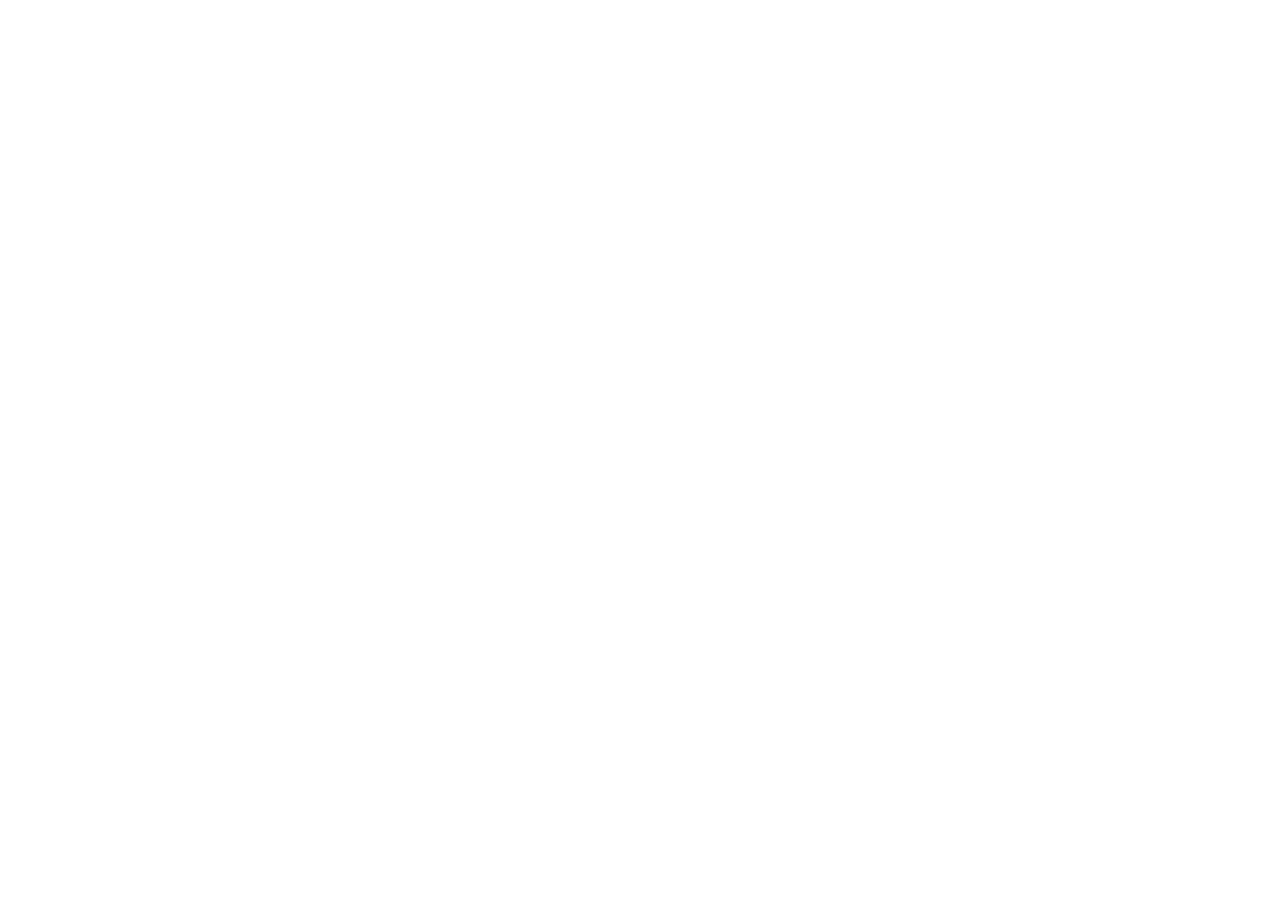
==== revervation.html @ 96d411d9 "feat: I start my project 'dine restauran website'" ====
<!DOCTYPE html>
<html lang="en">
<head>
  <meta charset="UTF-8">
  <meta http-equiv="X-UA-Compatible" content="IE=edge">
  <meta name="viewport" content="width=device-width, initial-scale=1.0">
  <title>Reservations</title>
  <link rel="icon" href="./img/icons/icon.png">
  <link rel="stylesheet" href="./css/reservation.css">
</head>
<body>




  <script src="./js/main.js"></script>
</body>
</html>
---- css/reservation.css ----
@import url("https://fonts.googleapis.com/css2?family=League+Spartan:wght@300;400;600;700&display=swap");
* {
  margin: 0;
  padding: 0;
  box-sizing: border-box;
  font-family: "League Spartan", sans-serif;
}

body {
  margin: 0;
  padding: 0;
}

.container {
  max-width: 1110px;
  margin: 0 auto;
}/*# sourceMappingURL=reservation.css.map */
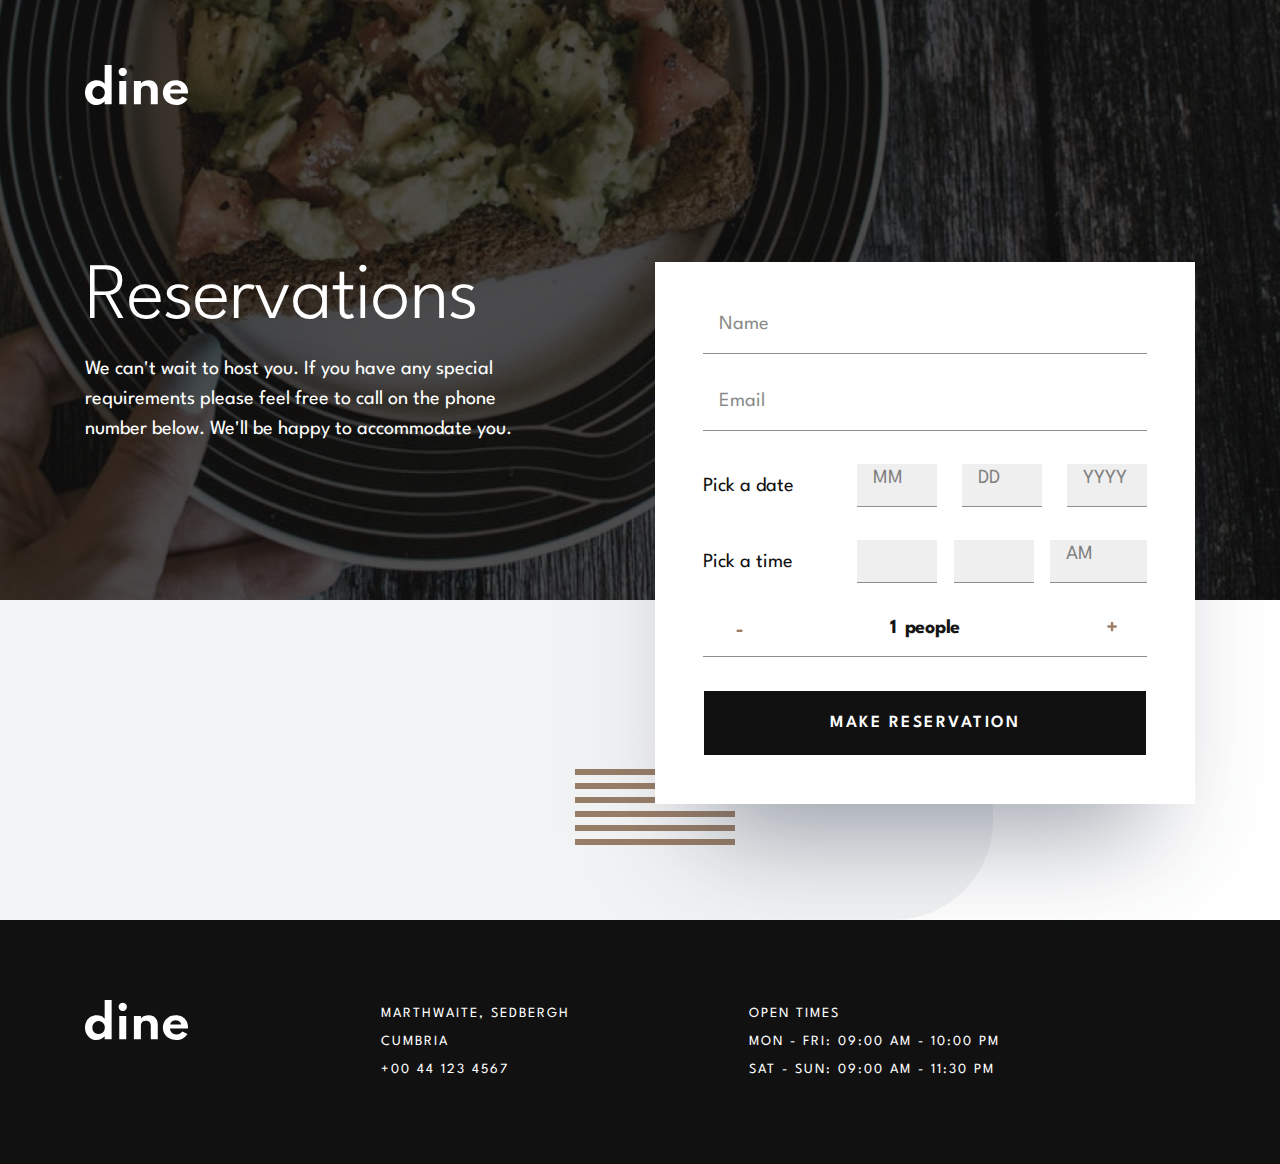
==== commit 08e84653: "feat: booking page" ====
--- a/revervation.html
+++ b/revervation.html
@@ -1,18 +1,102 @@
 <!DOCTYPE html>
 <html lang="en">
-<head>
-  <meta charset="UTF-8">
-  <meta http-equiv="X-UA-Compatible" content="IE=edge">
-  <meta name="viewport" content="width=device-width, initial-scale=1.0">
-  <title>Reservations</title>
-  <link rel="icon" href="./img/icons/icon.png">
-  <link rel="stylesheet" href="./css/reservation.css">
-</head>
-<body>
-
-
-
-
-  <script src="./js/main.js"></script>
-</body>
-</html>+  <head>
+    <meta charset="UTF-8" />
+    <meta http-equiv="X-UA-Compatible" content="IE=edge" />
+    <meta name="viewport" content="width=device-width, initial-scale=1.0" />
+    <title>Reservations</title>
+    <link rel="icon" href="./img/icons/icon.png" />
+    <link rel="stylesheet" href="./css/reservation.css" />
+  </head>
+  <body>
+    <div class="header">
+      <div class="header__content container">
+        <header>
+          <a href="./index.html">
+            <img src="./img/logo.svg" alt="">
+          </a>
+        </header>
+        <section>
+          <div class="promo__section">
+            <h1>Reservations</h1>
+            <p>We can't wait to host you. If you have any special requirements please feel free to call on the phone number below. We'll be happy to accommodate you.</p>
+            <button>RESERVE PLACE</button>
+          </div>
+          <form class="forms">
+            <input type="text" name="name"  placeholder="Name" id="name">
+            <input type="email" name="email" placeholder="Email" id="pochta">
+            <div class="pick__about">
+              <label for="">Pick a date</label>
+              <div class="date__content">
+                <select class="date" id="month">
+                  <option value="0">MM</option>
+                </select>
+                <select class="date" id="day">
+                  <option value="0">DD</option>
+                </select>
+                <select class="date" id="year">
+                  <option value="0">YYYY</option>
+                  <!-- <option value="1">2023</option>
+                  <option value="2">2024</option> -->
+                </select>
+              </div>
+            </div>
+            <div class="pick__about">
+              <label for="">Pick a time</label>
+              <div class="date__content">
+                <select name="hour" id="hour">
+                  <!-- <option value="">09</option> -->
+                </select>
+                <select name="minut" id="minut">
+                  <!-- <option value="">00</option> -->
+                </select>
+                <select class="ap" id="ap">
+                  <!-- <img src="./img/icons/icon-arrow.svg" alt=""> -->
+                  <option value="0">AM</option>
+                  <option value="1">PM</option>
+                </select>
+              </div>
+            </div>
+            <div class="count">
+              <div class="minus__btn">
+                <svg xmlns="http://www.w3.org/2000/svg" width="7" height="3">
+                  <path fill="#9E7F66" d="M6.425 2.977V.601H.629v2.376z"/>
+                </svg>
+              </div>
+              <div class="counts">
+              <span class="counter">1</span>
+              <p>people</p>
+              </div>
+              <div class="plus__btn">
+                <svg xmlns="http://www.w3.org/2000/svg" width="10" height="11">
+                  <path fill="#9E7F66" d="M6.227 10.156V6.727h3.429V4.342H6.227V.913H3.842v3.429H.413v2.385h3.429v3.429z"/>
+                </svg>
+              </div>
+            </div>
+            <button>MAKE RESERVATION</button>
+          </form>
+        </section>
+      </div>
+    </div>
+    <footer>
+      <section class="container">
+        <a href="./index.html">
+          <img src="./img/logo.svg" alt="dine logo">
+        </a>
+        <div class="restaurant__info">
+          <address>
+            Marthwaite, Sedbergh <br>
+            Cumbria <br>
+            +00 44 123 4567
+          </address>
+          <div class="open__time">
+            OPEN TIMES <br>
+            MON - FRI: 09:00 AM - 10:00 PM <br>
+            SAT - SUN: 09:00 AM - 11:30 PM
+          </div>
+        </div>
+      </section>
+    </footer>
+    <script src="./js/script.js"></script>
+  </body>
+</html>
--- a/css/reservation.css
+++ b/css/reservation.css
@@ -1,3 +1,4 @@
+@import url("https://fonts.googleapis.com/css2?family=League+Spartan:wght@300;400;600;700&display=swap");
 @import url("https://fonts.googleapis.com/css2?family=League+Spartan:wght@300;400;600;700&display=swap");
 * {
   margin: 0;
@@ -9,9 +10,514 @@
 body {
   margin: 0;
   padding: 0;
+  width: 100%;
+  height: 100vh;
+  display: flex;
+  flex-direction: column;
+}
+body::-webkit-scrollbar {
+  width: 0;
 }
 
 .container {
-  max-width: 1110px;
+  max-width: 1140px;
   margin: 0 auto;
+  padding: 0 15px;
+}
+
+button {
+  width: 100%;
+  max-width: 245px;
+  padding: 25px 0 23px 0;
+  border: 1px solid #FFF;
+  background: #111;
+  cursor: pointer;
+}
+button a {
+  font-weight: 600;
+  line-height: 16px;
+  letter-spacing: 2.5px;
+  font-size: 17px;
+  color: #FFF;
+  text-decoration: none;
+  user-select: none;
+}
+button:hover {
+  background: white;
+  border: 1px solid #111;
+}
+button:hover a {
+  color: #111;
+}
+
+@media only screen and (max-width: 1000px) {
+  .container {
+    padding: 0 39px;
+  }
+}
+@media only screen and (max-width: 600px) {
+  .container {
+    padding: 0 24px;
+  }
+}
+* {
+  margin: 0;
+  padding: 0;
+  box-sizing: border-box;
+  font-family: "League Spartan", sans-serif;
+}
+
+body {
+  margin: 0;
+  padding: 0;
+  width: 100%;
+  height: 100vh;
+  display: flex;
+  flex-direction: column;
+}
+body::-webkit-scrollbar {
+  width: 0;
+}
+
+.container {
+  max-width: 1140px;
+  margin: 0 auto;
+  padding: 0 15px;
+}
+
+button {
+  width: 100%;
+  max-width: 245px;
+  padding: 25px 0 23px 0;
+  border: 1px solid #FFF;
+  background: #111;
+  cursor: pointer;
+}
+button a {
+  font-weight: 600;
+  line-height: 16px;
+  letter-spacing: 2.5px;
+  font-size: 17px;
+  color: #FFF;
+  text-decoration: none;
+  user-select: none;
+}
+button:hover {
+  background: white;
+  border: 1px solid #111;
+}
+button:hover a {
+  color: #111;
+}
+
+@media only screen and (max-width: 1000px) {
+  .container {
+    padding: 0 39px;
+  }
+}
+@media only screen and (max-width: 600px) {
+  .container {
+    padding: 0 24px;
+  }
+}
+footer {
+  width: 100%;
+  background: #111;
+  padding: 80px 0;
+  margin-bottom: auto;
+}
+footer section {
+  width: 100%;
+  display: flex;
+  flex-direction: row;
+  justify-content: space-between;
+  gap: 10px;
+  color: white;
+  background-image: none;
+  font-size: 14px;
+  font-weight: 400;
+  line-height: 28px;
+  letter-spacing: 2px;
+  text-transform: uppercase;
+}
+footer section .restaurant__info {
+  width: 100%;
+  max-width: 814px;
+  display: flex;
+  align-items: center;
+  justify-content: space-between;
+}
+footer section .restaurant__info address {
+  width: 100%;
+  max-width: 244px;
+  font-style: normal;
+}
+footer section .restaurant__info .open__time {
+  width: 100%;
+  max-width: 446px;
+}
+
+@media only screen and (max-width: 1000px) {
+  footer {
+    width: 100%;
+    background: #111;
+    padding: 64px 0;
+  }
+  footer section .restaurant__info {
+    width: 100%;
+    max-width: 456px;
+    flex-direction: column;
+    gap: 32px;
+  }
+  footer section .restaurant__info address {
+    width: 100%;
+    max-width: 456px;
+    font-style: normal;
+  }
+  footer section .restaurant__info .open__time {
+    width: 100%;
+    max-width: 456px;
+  }
+}
+@media only screen and (max-width: 600px) {
+  footer {
+    padding: 79px 0;
+  }
+  footer section {
+    flex-direction: column;
+    align-items: center;
+    gap: 42px;
+  }
+  footer section .restaurant__info {
+    text-align: center;
+  }
+}
+.header {
+  width: 100%;
+  height: 920px;
+  background-image: url(/img/booking/hero-bg-desktop@2x.jpg), url(/img/patterns/pattern-curve-bottom-right.svg);
+  background-repeat: no-repeat, no-repeat;
+  background-size: 100% 600px, 993px;
+  background-position: top, left 600px;
+  padding: 65px 0 116px 0;
+  flex-grow: 1;
+}
+.header .header__content {
+  width: 100%;
+  display: flex;
+  flex-direction: column;
+  align-items: flex-start;
+  gap: 153px;
+}
+.header .header__content section {
+  width: 100%;
+  display: flex;
+  align-items: flex-start;
+  justify-content: space-between;
+}
+.header .header__content section .promo__section {
+  width: 100%;
+  max-width: 444px;
+  display: flex;
+  flex-direction: column;
+  gap: 18px;
+  color: #FFF;
+}
+.header .header__content section .promo__section h1 {
+  font-size: 80px;
+  font-weight: 300;
+  letter-spacing: -1px;
+}
+.header .header__content section .promo__section p {
+  font-size: 20px;
+  font-weight: 400;
+  line-height: 30px;
+}
+.header .header__content section .promo__section button {
+  display: none;
+  width: 100%;
+  max-width: 245px;
+  padding: 25px 0 23px 0;
+  border: 1px solid #FFF;
+  background: none;
+  cursor: pointer;
+  font-weight: 600;
+  line-height: 16px;
+  letter-spacing: 2.5px;
+  font-size: 17px;
+  color: #FFF;
+  text-decoration: none;
+  user-select: none;
+}
+.header .header__content section .promo__section button:hover {
+  background: white;
+  border: 1px solid #111;
+  color: #111;
+}
+.header .header__content section form {
+  width: 100%;
+  max-width: 540px;
+  padding: 48px;
+  display: flex;
+  flex-direction: column;
+  gap: 33px;
+  background: #FFF;
+  box-shadow: 0px 75px 100px -50px rgba(56, 66, 85, 0.5);
+  position: relative;
+}
+.header .header__content section form::before {
+  content: url(/img/patterns/pattern-lines.svg);
+  display: block;
+  position: absolute;
+  top: 507px;
+  left: -80px;
+  z-index: -1;
+}
+.header .header__content section form input {
+  width: 100%;
+  max-width: 444px;
+  padding: 0 0 15px 16px;
+  outline: none;
+  border: none;
+  border-bottom: 1px solid #8E8E8E;
+  font-size: 20px;
+  font-weight: 400;
+  line-height: 28px;
+  color: #111111;
+}
+.header .header__content section form input.active {
+  border-bottom: 1px solid #111;
+}
+.header .header__content section form input::placeholder {
+  font-size: 20px;
+  font-weight: 400;
+  line-height: 28px;
+  color: rgba(17, 17, 17, 0.5019607843);
+  user-select: none;
+}
+.header .header__content section form .pick__about {
+  width: 100%;
+  max-width: 444px;
+  display: flex;
+  align-items: center;
+  justify-content: space-between;
+  gap: 15px;
+}
+.header .header__content section form .pick__about label {
+  font-size: 20px;
+  font-weight: 400;
+  line-height: 28px;
+  color: #111111;
+}
+.header .header__content section form .pick__about .date__content {
+  width: 100%;
+  max-width: 290px;
+  display: flex;
+  align-items: center;
+  justify-content: space-between;
+  gap: 10px;
+}
+.header .header__content section form .pick__about .date__content select {
+  width: 80px;
+  height: 43px;
+  padding: 0 0 15px 16px;
+  border: none;
+  outline: none;
+  border-bottom: 1px solid #8E8E8E;
+  user-select: none;
+  appearance: none;
+  font-size: 20px;
+  font-weight: 400;
+  line-height: 28px;
+  color: rgba(17, 17, 17, 0.5019607843);
+}
+.header .header__content section form .pick__about .date__content .year, .header .header__content section form .pick__about .date__content .ap {
+  width: 97px;
+}
+.header .header__content section form .count {
+  width: 100%;
+  max-width: 444px;
+  border-bottom: 1px solid #8E8E8E;
+  display: flex;
+  align-items: center;
+  justify-content: space-between;
+  gap: 10px;
+  padding: 0 30px 16px 33px;
+}
+.header .header__content section form .count svg {
+  cursor: pointer;
+}
+.header .header__content section form .count svg:hover path {
+  fill: rgba(158, 127, 102, 0.5019607843);
+}
+.header .header__content section form .count .counts {
+  display: flex;
+  align-items: center;
+  gap: 8px;
+  font-size: 20px;
+  font-weight: 700;
+  line-height: 24px;
+  letter-spacing: -0.25px;
+  color: #151515;
+}
+.header .header__content section form button {
+  width: 100%;
+  max-width: 444px;
+  padding: 18px 0;
+  font-size: 17px;
+  font-weight: 600;
+  line-height: 28px;
+  letter-spacing: 2.5px;
+  color: #FFF;
+  user-select: none;
+}
+.header .header__content section form button:hover {
+  color: black;
+}
+
+@media only screen and (max-width: 1000px) {
+  .header {
+    width: 100%;
+    height: 1035px;
+    background-image: url(/img/booking/hero-bg-tablet@2x.jpg), none;
+    background-repeat: no-repeat;
+    background-size: 100% 600px;
+    background-position: top;
+    padding: 56px 0 120px 0;
+    flex-grow: 1;
+  }
+  .header .header__content {
+    width: 100%;
+    display: flex;
+    flex-direction: column;
+    align-items: flex-start;
+    gap: 70px;
+  }
+  .header .header__content section {
+    flex-direction: column;
+    gap: 38px;
+    align-items: center;
+  }
+  .header .header__content section .promo__section {
+    width: 100%;
+    max-width: 690px;
+    display: flex;
+    flex-direction: column;
+    align-items: center;
+    text-align: center;
+    color: #FFF;
+    gap: 12px;
+  }
+  .header .header__content section .promo__section h1 {
+    font-size: 48px;
+    line-height: 64px;
+    letter-spacing: -0.6px;
+  }
+  .header .header__content section .promo__section p {
+    width: 100%;
+    max-width: 573px;
+  }
+  .header .header__content section form::before {
+    display: none;
+  }
+}
+@media only screen and (max-width: 600px) {
+  .header {
+    width: 100%;
+    height: 1135px;
+    padding: 56px 0 86px 0;
+    flex-grow: 1;
+  }
+  .header .header__content {
+    width: 100%;
+    display: flex;
+    flex-direction: column;
+    align-items: center;
+    gap: 44px;
+  }
+  .header .header__content section {
+    flex-direction: column;
+    gap: 91px;
+    align-items: center;
+  }
+  .header .header__content section .promo__section {
+    width: 100%;
+    max-width: 690px;
+    display: flex;
+    flex-direction: column;
+    align-items: center;
+    text-align: center;
+    color: #FFF;
+    gap: 13px;
+  }
+  .header .header__content section .promo__section h1 {
+    font-size: 48px;
+    line-height: 64px;
+    letter-spacing: -0.6px;
+  }
+  .header .header__content section .promo__section p {
+    width: 100%;
+    max-width: 573px;
+  }
+  .header .header__content section .promo__section button {
+    display: block;
+    margin-top: 6px;
+  }
+  .header .header__content section form input {
+    width: 100%;
+    max-width: 444px;
+    padding: 0 0 15px 16px;
+    outline: none;
+    border: none;
+    border-bottom: 1px solid #8E8E8E;
+    font-size: 20px;
+    font-weight: 400;
+    line-height: 28px;
+    color: #111111;
+  }
+  .header .header__content section form input.active {
+    border-bottom: 1px solid #111;
+  }
+  .header .header__content section form input::placeholder {
+    font-size: 20px;
+    font-weight: 400;
+    line-height: 28px;
+    color: rgba(17, 17, 17, 0.5019607843);
+    user-select: none;
+  }
+  .header .header__content section form .pick__about {
+    width: 100%;
+    max-width: 444px;
+    display: flex;
+    flex-direction: column;
+    align-items: flex-start;
+    gap: 8px;
+  }
+  .header .header__content section form .pick__about label {
+    font-size: 20px;
+    font-weight: 400;
+    line-height: 28px;
+    color: #111111;
+  }
+  .header .header__content section form button {
+    width: 100%;
+    max-width: 444px;
+    padding: 18px 10px;
+    font-size: 17px;
+    font-weight: 600;
+    line-height: 28px;
+    letter-spacing: 2.5px;
+    color: #FFF;
+    user-select: none;
+  }
+  .header .header__content section form button:hover {
+    color: black;
+  }
+}
+@media only screen and (max-width: 360px) {
+  .header .header__content section form button {
+    padding: 18px 5px;
+    font-size: 13px;
+    letter-spacing: 2px;
+  }
 }/*# sourceMappingURL=reservation.css.map */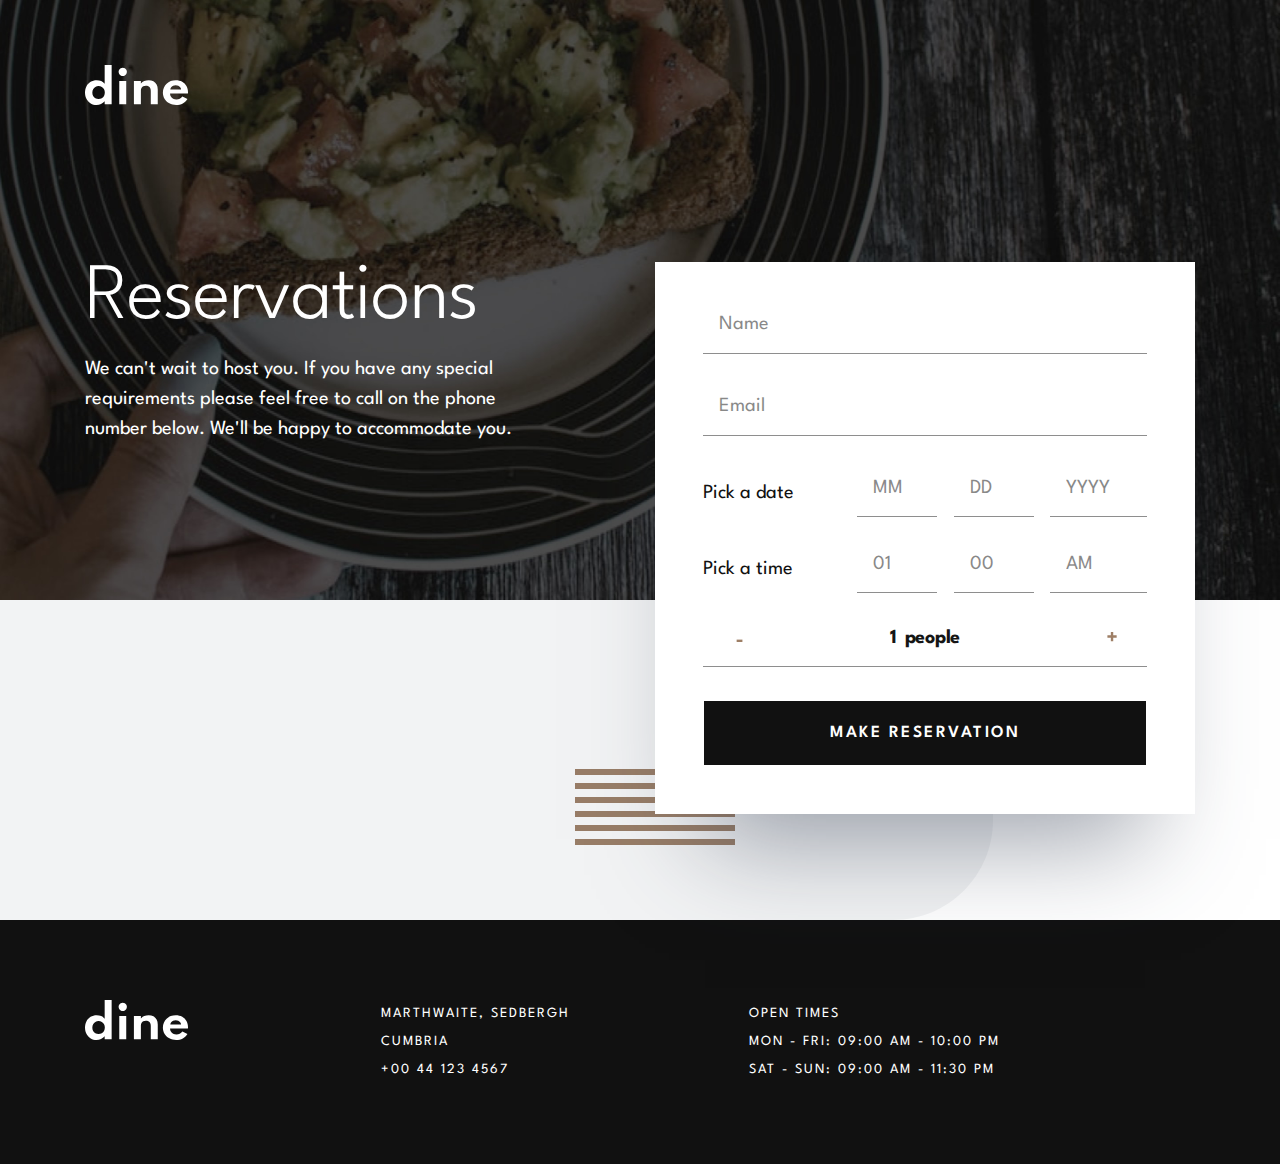
==== commit 6f0a7fbf: "feat: edit file" ====
--- a/revervation.html
+++ b/revervation.html
@@ -22,27 +22,39 @@
             <p>We can't wait to host you. If you have any special requirements please feel free to call on the phone number below. We'll be happy to accommodate you.</p>
             <button>RESERVE PLACE</button>
           </div>
-          <form class="forms">
-            <input type="text" name="name"  placeholder="Name" id="name">
-            <input type="email" name="email" placeholder="Email" id="pochta">
-            <div class="pick__about">
-              <label for="">Pick a date</label>
+          <form class="form" id="form">
+            <div class="form__group name">
+              <input type="text" name="name"  placeholder="Name" id="name">
+              <div class="error"></div>
+            </div>
+            <div class="form__group name email">
+              <input type="email" name="email" placeholder="Email" id="email">
+              <div class="error"></div>
+            </div>
+            <div class="form__group pick__about">
+              <div class="pick__error">
+                <label for="" id="date">Pick a date</label>
+                <div class="error"></div>
+              </div>
               <div class="date__content">
-                <select class="date" id="month">
+                <select name="month" id="month">
                   <option value="0">MM</option>
                 </select>
-                <select class="date" id="day">
+                <select name="day" id="day">
                   <option value="0">DD</option>
                 </select>
-                <select class="date" id="year">
-                  <option value="0">YYYY</option>
+                <select name="year" id="year">
+                  <option value="0000">YYYY</option>
                   <!-- <option value="1">2023</option>
                   <option value="2">2024</option> -->
                 </select>
               </div>
             </div>
-            <div class="pick__about">
-              <label for="">Pick a time</label>
+            <div class="form__group pick__about">
+              <div class="pick__error">
+                <label for="" id="time">Pick a time</label>
+                <div class="error"></div>
+              </div>
               <div class="date__content">
                 <select name="hour" id="hour">
                   <!-- <option value="">09</option> -->
@@ -50,10 +62,10 @@
                 <select name="minut" id="minut">
                   <!-- <option value="">00</option> -->
                 </select>
-                <select class="ap" id="ap">
+                <select class="ap" name="ap" id="ap">
                   <!-- <img src="./img/icons/icon-arrow.svg" alt=""> -->
-                  <option value="0">AM</option>
-                  <option value="1">PM</option>
+                  <option value="AM">AM</option>
+                  <option value="PM">PM</option>
                 </select>
               </div>
             </div>
@@ -64,7 +76,7 @@
                 </svg>
               </div>
               <div class="counts">
-              <span class="counter">1</span>
+              <span class="counter" name="count">1</span>
               <p>people</p>
               </div>
               <div class="plus__btn">
@@ -73,7 +85,7 @@
                 </svg>
               </div>
             </div>
-            <button>MAKE RESERVATION</button>
+            <button type="submit">MAKE RESERVATION</button>
           </form>
         </section>
       </div>
--- a/css/reservation.css
+++ b/css/reservation.css
@@ -14,6 +14,7 @@
   height: 100vh;
   display: flex;
   flex-direction: column;
+  overflow-x: hidden;
 }
 body::-webkit-scrollbar {
   width: 0;
@@ -74,6 +75,7 @@
   height: 100vh;
   display: flex;
   flex-direction: column;
+  overflow-x: hidden;
 }
 body::-webkit-scrollbar {
   width: 0;
@@ -201,6 +203,12 @@
   background-position: top, left 600px;
   padding: 65px 0 116px 0;
   flex-grow: 1;
+}
+.header .error {
+  font-size: 13px;
+  font-weight: 500;
+  letter-spacing: -0.125px;
+  color: #B54949;
 }
 .header .header__content {
   width: 100%;
@@ -273,6 +281,11 @@
   left: -80px;
   z-index: -1;
 }
+.header .header__content section form .name {
+  display: flex;
+  flex-direction: column;
+  gap: 5px;
+}
 .header .header__content section form input {
   width: 100%;
   max-width: 444px;
@@ -303,6 +316,11 @@
   justify-content: space-between;
   gap: 15px;
 }
+.header .header__content section form .pick__about .pick__error {
+  display: flex;
+  flex-direction: column;
+  gap: 5px;
+}
 .header .header__content section form .pick__about label {
   font-size: 20px;
   font-weight: 400;
@@ -323,6 +341,7 @@
   padding: 0 0 15px 16px;
   border: none;
   outline: none;
+  background: none;
   border-bottom: 1px solid #8E8E8E;
   user-select: none;
   appearance: none;
@@ -330,9 +349,13 @@
   font-weight: 400;
   line-height: 28px;
   color: rgba(17, 17, 17, 0.5019607843);
-}
-.header .header__content section form .pick__about .date__content .year, .header .header__content section form .pick__about .date__content .ap {
+  scrollbar-width: 0;
+}
+.header .header__content section form .pick__about .date__content #year, .header .header__content section form .pick__about .date__content .ap {
   width: 97px;
+}
+.header .header__content section form .pick__about .date__content .ap {
+  appearance: none;
 }
 .header .header__content section form .count {
   width: 100%;
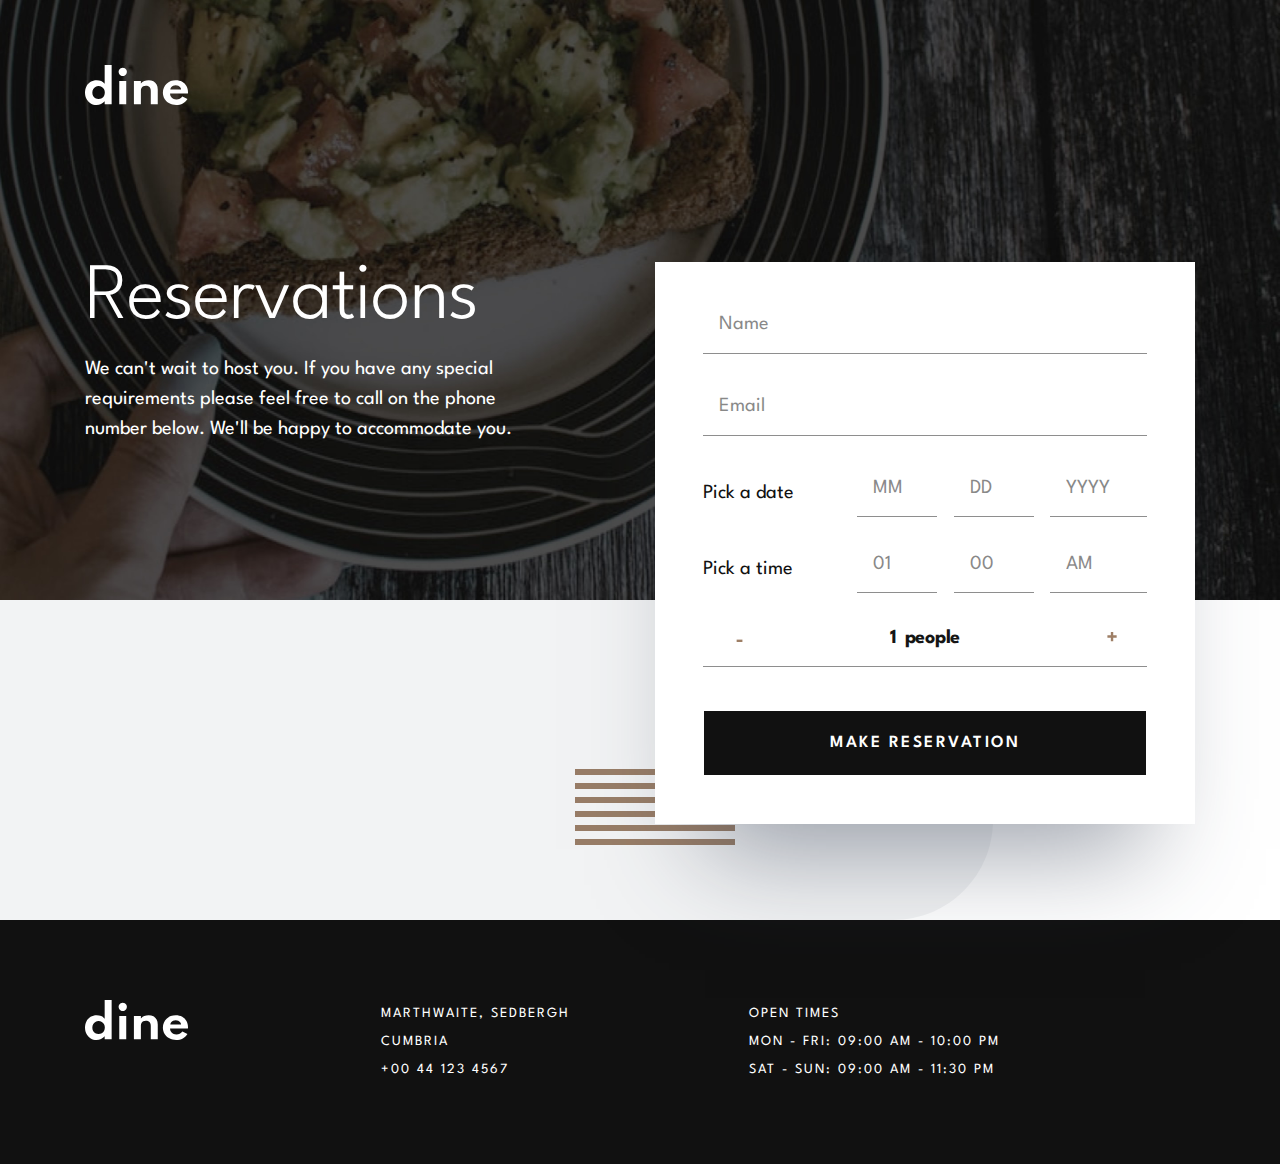
==== commit c04fb8f3: "feat: edit file" ====
--- a/revervation.html
+++ b/revervation.html
@@ -44,7 +44,7 @@
                   <option value="0">DD</option>
                 </select>
                 <select name="year" id="year">
-                  <option value="0000">YYYY</option>
+                  <option value="0">YYYY</option>
                   <!-- <option value="1">2023</option>
                   <option value="2">2024</option> -->
                 </select>
@@ -69,21 +69,24 @@
                 </select>
               </div>
             </div>
-            <div class="count">
-              <div class="minus__btn">
-                <svg xmlns="http://www.w3.org/2000/svg" width="7" height="3">
-                  <path fill="#9E7F66" d="M6.425 2.977V.601H.629v2.376z"/>
-                </svg>
+            <div class="count__people">
+              <div class="count">
+                <div class="minus__btn">
+                  <svg xmlns="http://www.w3.org/2000/svg" width="7" height="3">
+                    <path fill="#9E7F66" d="M6.425 2.977V.601H.629v2.376z"/>
+                  </svg>
+                </div>
+                <div class="counts">
+                  <span class="counter" name="count">1</span>
+                  <p>people</p>
+                </div>
+                <div class="plus__btn">
+                  <svg xmlns="http://www.w3.org/2000/svg" width="10" height="11">
+                    <path fill="#9E7F66" d="M6.227 10.156V6.727h3.429V4.342H6.227V.913H3.842v3.429H.413v2.385h3.429v3.429z"/>
+                  </svg>
+                </div>
               </div>
-              <div class="counts">
-              <span class="counter" name="count">1</span>
-              <p>people</p>
-              </div>
-              <div class="plus__btn">
-                <svg xmlns="http://www.w3.org/2000/svg" width="10" height="11">
-                  <path fill="#9E7F66" d="M6.227 10.156V6.727h3.429V4.342H6.227V.913H3.842v3.429H.413v2.385h3.429v3.429z"/>
-                </svg>
-              </div>
+              <div class="error"></div>
             </div>
             <button type="submit">MAKE RESERVATION</button>
           </form>
--- a/css/reservation.css
+++ b/css/reservation.css
@@ -366,6 +366,7 @@
   justify-content: space-between;
   gap: 10px;
   padding: 0 30px 16px 33px;
+  margin-bottom: 10px;
 }
 .header .header__content section form .count svg {
   cursor: pointer;
@@ -486,6 +487,9 @@
     display: block;
     margin-top: 6px;
   }
+  .header .header__content section form {
+    padding: 24px;
+  }
   .header .header__content section form input {
     width: 100%;
     max-width: 444px;
@@ -493,9 +497,9 @@
     outline: none;
     border: none;
     border-bottom: 1px solid #8E8E8E;
-    font-size: 20px;
+    font-size: 16px;
     font-weight: 400;
-    line-height: 28px;
+    line-height: 15px;
     color: #111111;
   }
   .header .header__content section form input.active {
